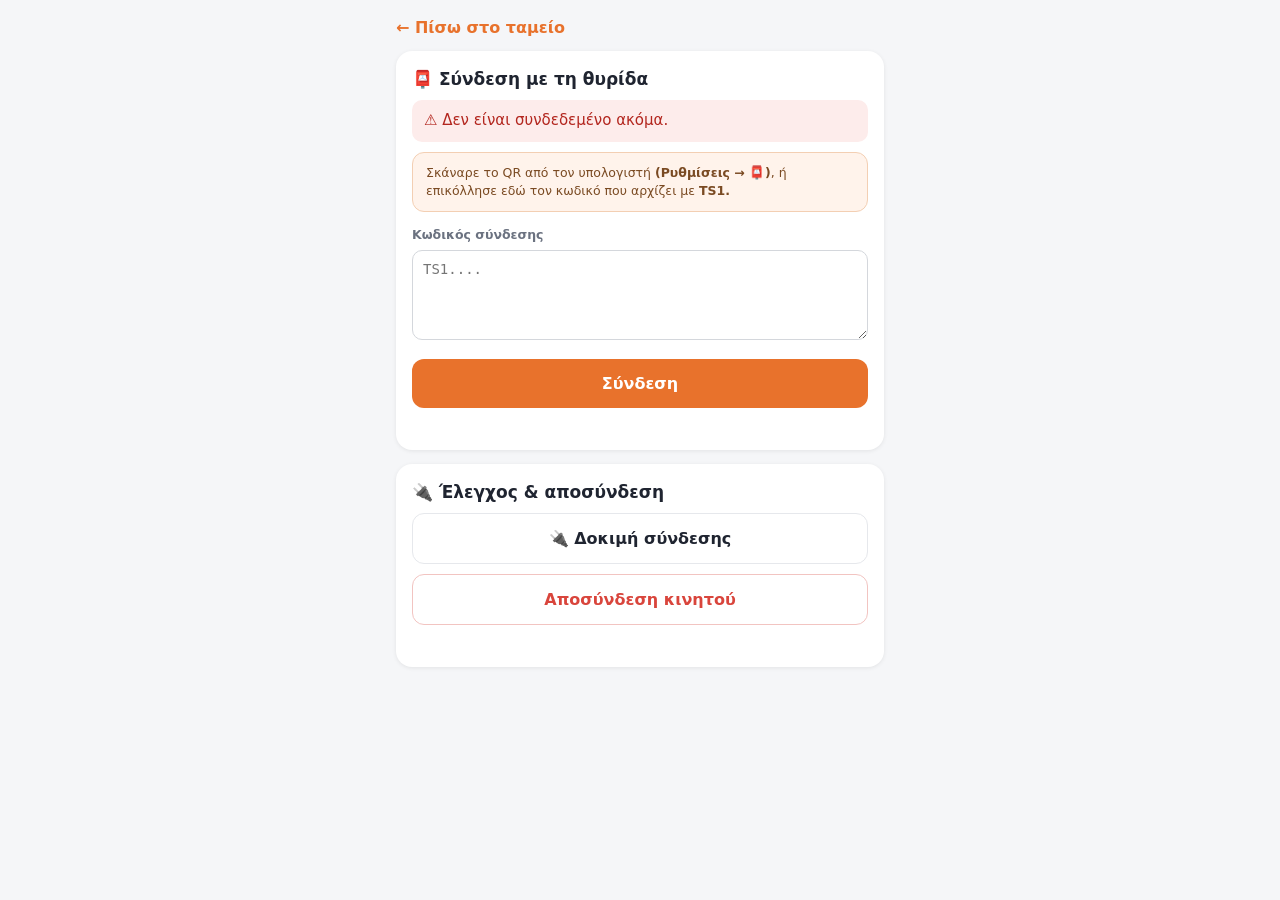
==== connect.html @ c862ab77 "Initial cashbox PWA shell for GitHub Pages Static mobile app — no secrets. Built by tools/build_cash" ====
<!DOCTYPE html>
<html lang="el">
<head>
<meta charset="UTF-8">
<meta name="viewport" content="width=device-width, initial-scale=1.0, viewport-fit=cover">
<title>📮 Σύνδεση ταμείου</title>
<link rel="stylesheet" href="./css/cashbox-mobile.css">
<style>
  .c-wrap{max-width:520px;margin:0 auto;padding:16px}
  .c-card{background:#fff;border-radius:16px;padding:16px;margin-bottom:14px;box-shadow:0 1px 4px rgba(0,0,0,.08)}
  .c-h{font-weight:700;font-size:17px;margin:0 0 8px}
  .c-st{font-size:15px;padding:10px 12px;border-radius:10px;margin-bottom:10px}
  .c-ok{background:#e7f6ec;color:#1c7a3e}.c-no{background:#fdeceb;color:#b3261e}
  textarea{width:100%;min-height:90px;border:1px solid #d4d7dc;border-radius:10px;padding:10px;font-size:14px;box-sizing:border-box}
  .c-msg{font-size:14px;margin-top:8px;min-height:18px}
  a.c-back{display:inline-block;margin-bottom:12px;color:#e8722c;font-weight:600;text-decoration:none}
</style>
</head>
<body>
  <div class="c-wrap">
    <a class="c-back" href="./">← Πίσω στο ταμείο</a>
    <div class="c-card">
      <p class="c-h">📮 Σύνδεση με τη θυρίδα</p>
      <div id="c-status" class="c-st c-no">Έλεγχος…</div>
      <div class="m-note">Σκάναρε το QR από τον υπολογιστή <b>(Ρυθμίσεις → 📮)</b>, ή επικόλλησε εδώ τον κωδικό
      που αρχίζει με <b>TS1.</b></div>
      <div class="m-fld" style="margin-top:10px">
        <label>Κωδικός σύνδεσης</label>
        <textarea id="c-code" placeholder="TS1...."></textarea>
      </div>
      <button type="button" class="btn-primary" id="c-save" style="width:100%">Σύνδεση</button>
      <div id="c-msg" class="c-msg"></div>
    </div>
    <div class="c-card">
      <p class="c-h">🔌 Έλεγχος & αποσύνδεση</p>
      <button type="button" class="btn-secondary" id="c-test" style="width:100%;margin-bottom:10px">🔌 Δοκιμή σύνδεσης</button>
      <button type="button" class="btn-danger" id="c-clear" style="width:100%">Αποσύνδεση κινητού</button>
      <div id="c-msg2" class="c-msg"></div>
    </div>
  </div>
  <script src="./js/confirm.js"></script>
  <script src="./js/cashbox-sync.js"></script>
  <script>
  (function(){
    function st(){
      var box=document.getElementById('c-status');
      var c=window.CBSync&&CBSync.getCreds();
      if(c){ box.className='c-st c-ok'; box.textContent='✅ Συνδεδεμένο με τη θυρίδα: '+c.repo; }
      else{ box.className='c-st c-no'; box.textContent='⚠️ Δεν είναι συνδεδεμένο ακόμα.'; }
    }
    document.getElementById('c-save').addEventListener('click',function(){
      var msg=document.getElementById('c-msg');
      var creds=window.CBSync&&CBSync.parsePayload((document.getElementById('c-code').value||'').trim());
      if(!creds){ msg.style.color='#b3261e'; msg.textContent='❌ Ο κωδικός δεν είναι σωστός.'; return; }
      CBSync.setCreds(creds); msg.style.color='#1c7a3e';
      msg.textContent='✅ Συνδέθηκε! Τώρα το ταμείο δουλεύει και με κλειστό υπολογιστή.'; st();
    });
    document.getElementById('c-test').addEventListener('click',function(){
      var m=document.getElementById('c-msg2'); m.style.color='#555'; m.textContent='Δοκιμή…';
      if(!(window.CBSync&&CBSync.configured())){ m.style.color='#b3261e'; m.textContent='⚠️ Σύνδεσε πρώτα το κινητό.'; return; }
      CBSync.testConnection().then(function(r){
        if(r&&r.ok){ m.style.color='#1c7a3e'; m.textContent='✅ Όλα καλά — η θυρίδα απαντά.'; }
        else{ m.style.color='#b3261e'; m.textContent='❌ Πρόβλημα: '+((r&&r.error)||'άγνωστο'); }
      }).catch(function(){ m.style.color='#b3261e'; m.textContent='❌ Δεν μπόρεσα να συνδεθώ.'; });
    });
    document.getElementById('c-clear').addEventListener('click',function(){
      window.showConfirm('Αποσύνδεση του κινητού από τη θυρίδα;',function(){
        CBSync.clearCreds(); document.getElementById('c-msg2').textContent=''; st();
      },null,{title:'Αποσύνδεση',yesLabel:'Αποσύνδεση'});
    });
    st();
  })();
  </script>
</body>
</html>
---- css/cashbox-mobile.css ----
/* 📱 Κοινό CSS για τις mobile οθόνες του Ταμείου (mobile / categories / settings) */
:root{
  --orange:#e8722c; --orange-d:#cf5f1e; --orange-l:#fff3eb;
  --green:#2e9e5b; --green-l:#e9f7ee; --red:#d9453c; --red-l:#fdecec;
  --blue:#3a7bd5; --blue-l:#eaf1fc; --purple:#7a52c9;
  --grey:#6b7280; --grey-l:#f3f4f6; --ink:#1f2430; --line:#e6e8ec; --bg:#f5f6f8;
}
*{box-sizing:border-box;margin:0;padding:0;-webkit-tap-highlight-color:transparent}
body{font-family:'Segoe UI',system-ui,Roboto,Arial,sans-serif;background:var(--bg);color:var(--ink);line-height:1.45;
  max-width:520px;margin:0 auto;min-height:100vh;padding-bottom:30px}

/* shared buttons (also used by confirm.js popup) */
.btn-primary{background:var(--orange);color:#fff;border:0;font:inherit;font-weight:800;border-radius:12px;
  padding:13px 16px;cursor:pointer;min-height:48px}
.btn-secondary{background:#fff;color:var(--ink);border:1px solid var(--line);font:inherit;font-weight:700;
  border-radius:12px;padding:13px 16px;cursor:pointer;min-height:48px}
.btn-danger{background:#fff;color:var(--red);border:1px solid #f2c4c1;font:inherit;font-weight:700;
  border-radius:12px;padding:13px 16px;cursor:pointer;min-height:48px}

/* top bar */
.m-top{background:linear-gradient(135deg,#f08a3d,var(--orange));color:#fff;padding:20px 18px 22px;
  border-radius:0 0 22px 22px;box-shadow:0 4px 14px rgba(232,114,44,.25)}
.m-top-row{display:flex;align-items:center;justify-content:space-between;gap:10px}
.m-title{font-weight:800;font-size:18px;display:flex;align-items:center;gap:10px}
.m-tools{display:flex;gap:8px}
.m-tools a{color:#fff;text-decoration:none;background:rgba(255,255,255,.18);width:38px;height:38px;
  border-radius:11px;display:flex;align-items:center;justify-content:center;font-size:17px}
.m-back{color:#fff;text-decoration:none;background:rgba(255,255,255,.18);width:38px;height:38px;border-radius:11px;
  display:flex;align-items:center;justify-content:center;font-size:18px;flex:0 0 auto}
.m-bal-row{display:flex;align-items:center;gap:12px;margin-top:12px}
.m-bal{font-size:36px;font-weight:800;letter-spacing:-.5px;min-height:43px;display:flex;align-items:center}
.m-eye{background:rgba(255,255,255,.2);border:0;color:#fff;width:40px;height:40px;border-radius:12px;
  font-size:18px;cursor:pointer;flex:0 0 auto;display:flex;align-items:center;justify-content:center}
.m-sub{font-size:12px;opacity:.9;margin-top:4px;letter-spacing:.3px}

.m-body{padding:16px 14px}

/* action tiles */
.m-tiles{display:grid;grid-template-columns:1fr 1fr;gap:11px;margin-bottom:18px}
.m-tile{border:0;border-radius:16px;padding:18px 10px;cursor:pointer;font:inherit;font-weight:800;color:#fff;
  font-size:14px;display:flex;flex-direction:column;align-items:center;gap:8px;box-shadow:0 2px 8px rgba(0,0,0,.1);min-height:96px;justify-content:center}
.m-tile .ic{font-size:28px}
.m-tile.pay{background:var(--red)}
.m-tile.draw{background:var(--purple)}
.m-tile.count{background:var(--blue);grid-column:1 / -1;flex-direction:row;min-height:64px}
.m-tile.count .ic{font-size:24px}

.m-sec{font-weight:800;font-size:13px;color:var(--grey);margin:4px 2px 10px;text-transform:uppercase;letter-spacing:.4px}

/* recent feed */
.m-feed{background:#fff;border:1px solid var(--line);border-radius:16px;overflow:hidden}
.m-it{display:flex;align-items:center;gap:11px;padding:12px 13px;border-bottom:1px solid var(--line)}
.m-it:last-child{border-bottom:0}
.m-it .emo{font-size:21px}
.m-it .tx{flex:1;min-width:0}
.m-it .t1{font-weight:700;font-size:14px;display:flex;align-items:center;gap:6px}
.m-it .t2{font-size:12px;color:var(--grey);white-space:nowrap;overflow:hidden;text-overflow:ellipsis}
.m-it .amt{font-weight:800;font-variant-numeric:tabular-nums;color:var(--red)}
.m-it .amt.inn{color:var(--green)}
.m-it .acts{display:flex;gap:5px}
.m-it .acts button{border:1px solid var(--line);background:#fff;border-radius:9px;width:34px;height:34px;cursor:pointer;font-size:14px}
.bz{font-size:11px}
.m-empty{background:#fff;border:1px solid var(--line);border-radius:16px;padding:20px;text-align:center;color:var(--grey);font-size:13.5px}
.m-foot{text-align:center;font-size:11.5px;color:var(--grey);margin-top:14px}

/* white cards (sub-pages) */
.m-card{background:#fff;border:1px solid var(--line);border-radius:16px;padding:15px 14px;margin-bottom:16px}
.m-card-h{font-weight:800;font-size:15px;margin-bottom:12px;display:flex;align-items:center;gap:8px;justify-content:space-between}
.m-card-h .badge{font-size:11px;background:var(--grey-l);color:var(--grey);padding:2px 8px;border-radius:999px;font-weight:700}

/* category rows */
.m-crow{display:flex;align-items:center;gap:10px;padding:11px 0;border-bottom:1px solid var(--line)}
.m-crow:last-child{border-bottom:0}
.m-crow.off{opacity:.5}
.m-crow .emo{font-size:20px;width:28px;text-align:center}
.m-crow .nm{flex:1;font-weight:700;font-size:14px}
.m-crow .tag{font-size:11px;font-weight:700;padding:2px 9px;border-radius:999px;flex:0 0 auto}
.m-crow .tag.g{background:var(--green-l);color:var(--green)}
.m-crow .tag.p{background:var(--grey-l);color:var(--grey)}
.m-crow .acts{display:flex;gap:5px}
.m-crow .acts button{border:1px solid var(--line);background:#fff;border-radius:9px;width:34px;height:34px;cursor:pointer;font-size:14px}

/* repo weekday chips */
.m-chips{display:flex;flex-wrap:wrap;gap:7px}
.m-chip{border:1px solid var(--line);background:#fff;border-radius:999px;padding:9px 14px;font-weight:700;font-size:13.5px;cursor:pointer}
.m-chip.sel{background:var(--orange);color:#fff;border-color:var(--orange)}

/* closed-day rows */
.m-closed{display:flex;align-items:center;gap:10px;padding:10px 0;border-bottom:1px solid var(--line);font-size:13.5px}
.m-closed:last-child{border-bottom:0}
.m-closed .nm{flex:1}

/* bottom sheets */
.m-ov{position:fixed;inset:0;background:rgba(15,18,25,.5);z-index:900;opacity:0;pointer-events:none;transition:opacity .2s}
.m-ov.on{opacity:1;pointer-events:auto}
.m-sheet{position:fixed;left:0;right:0;bottom:0;z-index:901;background:#fff;border-radius:22px 22px 0 0;
  max-width:520px;margin:0 auto;max-height:92vh;overflow-y:auto;transform:translateY(100%);transition:transform .25s ease;
  padding:6px 16px calc(20px + env(safe-area-inset-bottom))}
.m-sheet.on{transform:translateY(0)}
.m-grip{width:40px;height:4px;background:#d9dde3;border-radius:99px;margin:8px auto 6px}
.m-sheet-h{display:flex;align-items:center;justify-content:space-between;padding:6px 2px 14px;font-weight:800;font-size:17px}
.m-sheet-h .x{border:0;background:none;font-size:22px;cursor:pointer;color:var(--grey);padding:4px}
.m-fld{margin-bottom:13px}
.m-fld label{display:block;font-size:12.5px;font-weight:700;color:var(--grey);margin-bottom:6px}
.m-fld input,.m-fld select{width:100%;padding:13px 12px;border:1px solid var(--line);border-radius:12px;font:inherit;background:#fff}
.m-fld input{font-weight:700;font-size:16px}
.m-hint{font-size:11.5px;color:var(--grey);margin-top:5px}
.m-note{background:var(--orange-l);border:1px solid #f3cfb3;border-radius:12px;padding:11px 13px;font-size:12.5px;color:#7a4a22;margin-bottom:14px}
.m-tog{display:flex;gap:8px}
.m-tog label{flex:1;border:1px solid var(--line);border-radius:12px;padding:12px;font-weight:800;cursor:pointer;text-align:center;font-size:13.5px}
.m-tog input{display:none}
.m-tog label.g:has(input:checked){background:var(--green-l);border-color:var(--green);color:var(--green)}
.m-tog label.p:has(input:checked){background:var(--grey-l);border-color:var(--grey);color:var(--grey)}

/* weekly count rows */
.m-cnt{border:1px solid var(--line);border-radius:14px;overflow:hidden;margin-bottom:6px}
.m-cnt-row{display:flex;align-items:center;justify-content:space-between;gap:10px;padding:11px 13px;border-bottom:1px solid var(--line)}
.m-cnt-row:last-child{border-bottom:0}
.m-cnt-row.closed{background:#fafbfc;color:#9aa0aa}
.m-cnt-row .d{font-weight:700;font-size:14px}
.m-cnt-row .ex{display:inline-block;font-size:11px;color:var(--red);background:var(--red-l);padding:2px 7px;border-radius:6px;margin-top:3px;font-weight:700}
.m-cin{width:108px;text-align:right;font-weight:800;font-size:16px;padding:9px 10px;border:1.5px solid var(--line);border-radius:10px;font:inherit}
.m-cin:focus{border-color:var(--orange);outline:none}
.m-dash{color:#9aa0aa}
.m-sum{background:var(--grey-l);border-radius:12px;padding:12px 14px;font-size:13.5px;margin:12px 0}
.m-sum .r{display:flex;justify-content:space-between;padding:3px 0}
.m-sum .r b{font-weight:800}
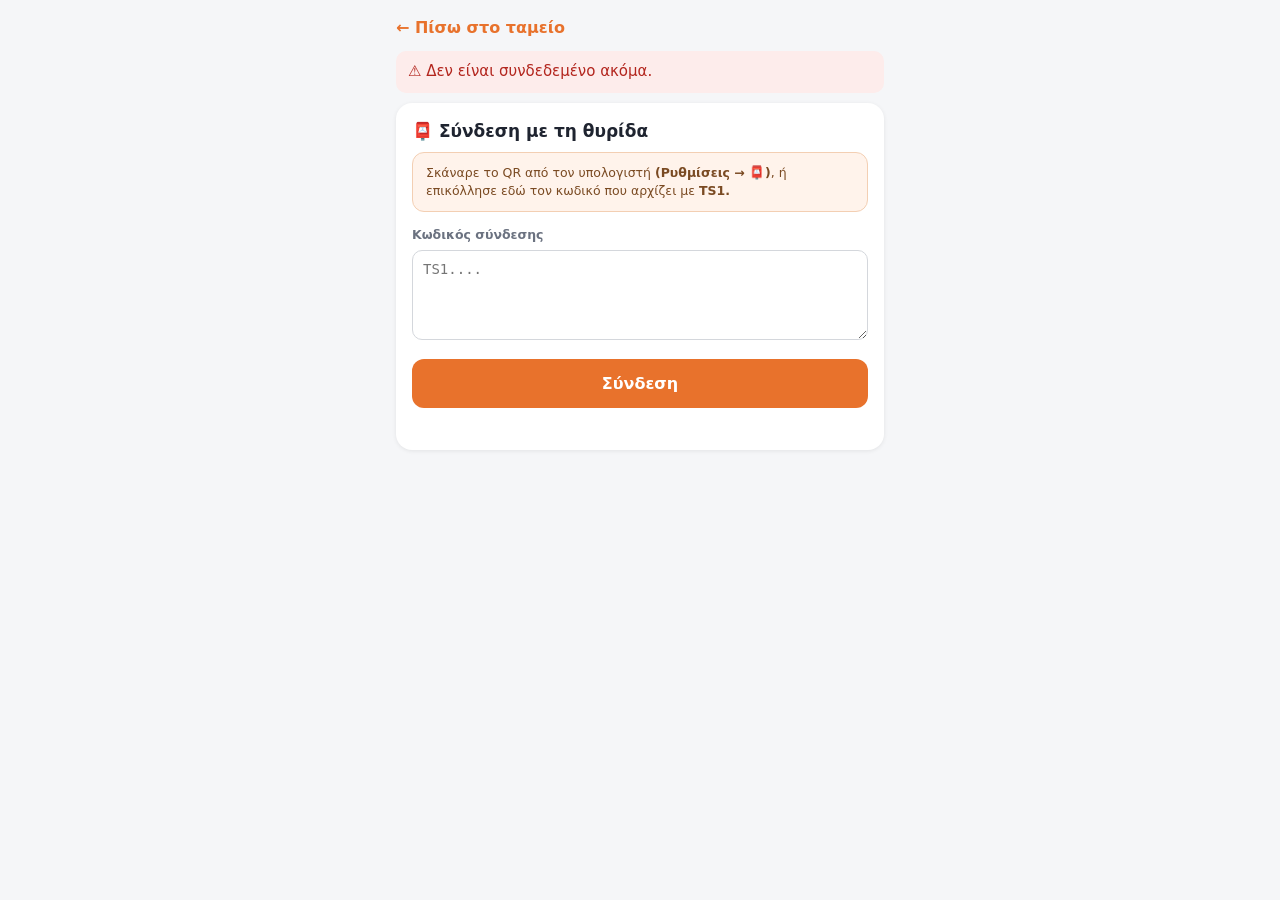
==== commit fde7ccff: "connect.html: show only Test/Disconnect when connected, only Connect-card when not Co-Authored-By: C" ====
--- a/connect.html
+++ b/connect.html
@@ -19,9 +19,9 @@
 <body>
   <div class="c-wrap">
     <a class="c-back" href="./">← Πίσω στο ταμείο</a>
-    <div class="c-card">
+    <div id="c-status" class="c-st c-no">Έλεγχος…</div>
+    <div class="c-card" id="c-card-connect">
       <p class="c-h">📮 Σύνδεση με τη θυρίδα</p>
-      <div id="c-status" class="c-st c-no">Έλεγχος…</div>
       <div class="m-note">Σκάναρε το QR από τον υπολογιστή <b>(Ρυθμίσεις → 📮)</b>, ή επικόλλησε εδώ τον κωδικό
       που αρχίζει με <b>TS1.</b></div>
       <div class="m-fld" style="margin-top:10px">
@@ -31,7 +31,7 @@
       <button type="button" class="btn-primary" id="c-save" style="width:100%">Σύνδεση</button>
       <div id="c-msg" class="c-msg"></div>
     </div>
-    <div class="c-card">
+    <div class="c-card" id="c-card-manage">
       <p class="c-h">🔌 Έλεγχος & αποσύνδεση</p>
       <button type="button" class="btn-secondary" id="c-test" style="width:100%;margin-bottom:10px">🔌 Δοκιμή σύνδεσης</button>
       <button type="button" class="btn-danger" id="c-clear" style="width:100%">Αποσύνδεση κινητού</button>
@@ -45,8 +45,13 @@
     function st(){
       var box=document.getElementById('c-status');
       var c=window.CBSync&&CBSync.getCreds();
-      if(c){ box.className='c-st c-ok'; box.textContent='✅ Συνδεδεμένο με τη θυρίδα: '+c.repo; }
+      var connected=!!c;
+      if(connected){ box.className='c-st c-ok'; box.textContent='✅ Συνδεδεμένο με τη θυρίδα: '+c.repo; }
       else{ box.className='c-st c-no'; box.textContent='⚠️ Δεν είναι συνδεδεμένο ακόμα.'; }
+      // Συνδεδεμένος → μόνο Δοκιμή/Αποσύνδεση· μη συνδεδεμένος → μόνο το κουτί Σύνδεσης.
+      var cc=document.getElementById('c-card-connect'), cm=document.getElementById('c-card-manage');
+      if(cc) cc.style.display=connected?'none':'';
+      if(cm) cm.style.display=connected?'':'none';
     }
     document.getElementById('c-save').addEventListener('click',function(){
       var msg=document.getElementById('c-msg');
@@ -59,8 +64,9 @@
       var m=document.getElementById('c-msg2'); m.style.color='#555'; m.textContent='Δοκιμή…';
       if(!(window.CBSync&&CBSync.configured())){ m.style.color='#b3261e'; m.textContent='⚠️ Σύνδεσε πρώτα το κινητό.'; return; }
       CBSync.testConnection().then(function(r){
-        if(r&&r.ok){ m.style.color='#1c7a3e'; m.textContent='✅ Όλα καλά — η θυρίδα απαντά.'; }
-        else{ m.style.color='#b3261e'; m.textContent='❌ Πρόβλημα: '+((r&&r.error)||'άγνωστο'); }
+        if(r&&r.ok){ m.style.color='#1c7a3e'; m.textContent='✅ Όλα καλά — η θυρίδα απαντά.'; return; }
+        var msgs={not_configured:'Λείπουν κλειδιά.',no_crypto:'Το κινητό χρειάζεται https για κρυπτογράφηση.',bad_key:'Το κλειδί δεν είναι έγκυρο.',auth:'Το token είναι λάθος ή χωρίς δικαίωμα «Contents».',repo_not_found:'Δεν βρέθηκε η θυρίδα — έλεγξε το owner/repo.',offline:'Χωρίς σύνδεση / αποκλεισμός αυτή τη στιγμή.'};
+        m.style.color='#b3261e'; m.textContent='❌ Πρόβλημα: '+((r&&(msgs[r.reason]||r.reason))||'άγνωστο');
       }).catch(function(){ m.style.color='#b3261e'; m.textContent='❌ Δεν μπόρεσα να συνδεθώ.'; });
     });
     document.getElementById('c-clear').addEventListener('click',function(){
--- a/css/cashbox-mobile.css
+++ b/css/cashbox-mobile.css
@@ -7,7 +7,10 @@
 }
 *{box-sizing:border-box;margin:0;padding:0;-webkit-tap-highlight-color:transparent}
 body{font-family:'Segoe UI',system-ui,Roboto,Arial,sans-serif;background:var(--bg);color:var(--ink);line-height:1.45;
-  max-width:520px;margin:0 auto;min-height:100vh;padding-bottom:30px}
+  max-width:520px;margin:0 auto;min-height:100vh;min-height:100dvh;padding-bottom:30px;
+  display:flex;flex-direction:column}
+/* καμουφλάζ: η πραγματική εφαρμογή & η ουδέτερη οθόνη «Σημειώσεις» γεμίζουν το ύψος */
+#app-real,#app-decoy{flex:1 1 auto;display:flex;flex-direction:column;min-height:0}
 
 /* shared buttons (also used by confirm.js popup) */
 .btn-primary{background:var(--orange);color:#fff;border:0;font:inherit;font-weight:800;border-radius:12px;
@@ -33,7 +36,7 @@
   font-size:18px;cursor:pointer;flex:0 0 auto;display:flex;align-items:center;justify-content:center}
 .m-sub{font-size:12px;opacity:.9;margin-top:4px;letter-spacing:.3px}
 
-.m-body{padding:16px 14px}
+.m-body{padding:16px 14px;flex:1 1 auto;display:flex;flex-direction:column}
 
 /* action tiles */
 .m-tiles{display:grid;grid-template-columns:1fr 1fr;gap:11px;margin-bottom:18px}
@@ -60,7 +63,8 @@
 .m-it .acts{display:flex;gap:5px}
 .m-it .acts button{border:1px solid var(--line);background:#fff;border-radius:9px;width:34px;height:34px;cursor:pointer;font-size:14px}
 .bz{font-size:11px}
-.m-empty{background:#fff;border:1px solid var(--line);border-radius:16px;padding:20px;text-align:center;color:var(--grey);font-size:13.5px}
+.m-empty{background:#fff;border:1px solid var(--line);border-radius:16px;padding:28px 20px;text-align:center;color:var(--grey);font-size:13.5px;
+  margin:auto 0;display:flex;align-items:center;justify-content:center;min-height:120px}
 .m-foot{text-align:center;font-size:11.5px;color:var(--grey);margin-top:14px}
 
 /* white cards (sub-pages) */
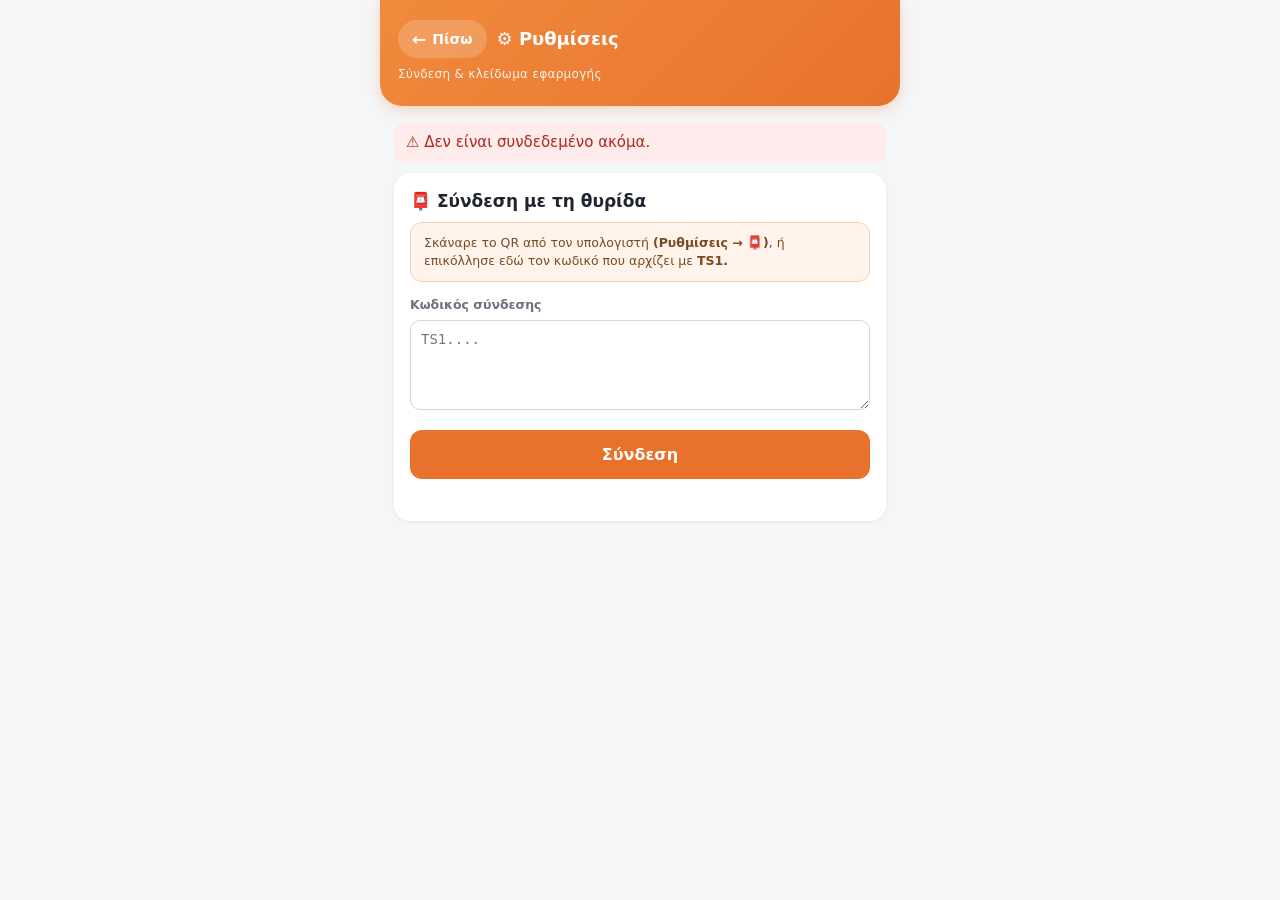
==== commit 16400898: "Auto-deploy mobile app (hook) Co-Authored-By: Claude Opus 4.8 <noreply@anthropic.com>" ====
--- a/connect.html
+++ b/connect.html
@@ -6,19 +6,23 @@
 <title>📮 Σύνδεση ταμείου</title>
 <link rel="stylesheet" href="./css/cashbox-mobile.css">
 <style>
-  .c-wrap{max-width:520px;margin:0 auto;padding:16px}
   .c-card{background:#fff;border-radius:16px;padding:16px;margin-bottom:14px;box-shadow:0 1px 4px rgba(0,0,0,.08)}
   .c-h{font-weight:700;font-size:17px;margin:0 0 8px}
   .c-st{font-size:15px;padding:10px 12px;border-radius:10px;margin-bottom:10px}
   .c-ok{background:#e7f6ec;color:#1c7a3e}.c-no{background:#fdeceb;color:#b3261e}
   textarea{width:100%;min-height:90px;border:1px solid #d4d7dc;border-radius:10px;padding:10px;font-size:14px;box-sizing:border-box}
   .c-msg{font-size:14px;margin-top:8px;min-height:18px}
-  a.c-back{display:inline-block;margin-bottom:12px;color:#e8722c;font-weight:600;text-decoration:none}
 </style>
 </head>
 <body>
-  <div class="c-wrap">
-    <a class="c-back" href="./">← Πίσω στο ταμείο</a>
+  <header class="m-top">
+    <div class="m-top-row" style="justify-content:flex-start">
+      <a href="./" class="m-back"><span>←</span> Πίσω</a>
+      <div class="m-title">⚙️ Ρυθμίσεις</div>
+    </div>
+    <div class="m-sub" style="margin-top:8px">Σύνδεση & κλείδωμα εφαρμογής</div>
+  </header>
+  <main class="m-body">
     <div id="c-status" class="c-st c-no">Έλεγχος…</div>
     <div class="c-card" id="c-card-connect">
       <p class="c-h">📮 Σύνδεση με τη θυρίδα</p>
@@ -37,9 +41,12 @@
       <button type="button" class="btn-danger" id="c-clear" style="width:100%">Αποσύνδεση κινητού</button>
       <div id="c-msg2" class="c-msg"></div>
     </div>
-  </div>
+    <!-- 🔒 Κλείδωμα εφαρμογής (PIN + δαχτυλικό) — κοινή κάρτα από το cashbox-lock.js -->
+    <div id="cbl-settings"></div>
+  </main>
   <script src="./js/confirm.js"></script>
   <script src="./js/cashbox-sync.js"></script>
+  <script src="./js/cashbox-lock.js"></script>
   <script>
   (function(){
     function st(){
@@ -52,12 +59,16 @@
       var cc=document.getElementById('c-card-connect'), cm=document.getElementById('c-card-manage');
       if(cc) cc.style.display=connected?'none':'';
       if(cm) cm.style.display=connected?'':'none';
+      // Η κάρτα κλειδώματος φαίνεται μόνο όταν είναι συνδεδεμένο (αλλιώς δεν φαίνεται το αληθινό ταμείο).
+      var cl=document.getElementById('cbl-settings'); if(cl) cl.style.display=connected?'':'none';
     }
     document.getElementById('c-save').addEventListener('click',function(){
       var msg=document.getElementById('c-msg');
       var creds=window.CBSync&&CBSync.parsePayload((document.getElementById('c-code').value||'').trim());
       if(!creds){ msg.style.color='#b3261e'; msg.textContent='❌ Ο κωδικός δεν είναι σωστός.'; return; }
-      CBSync.setCreds(creds); msg.style.color='#1c7a3e';
+      CBSync.setCreds(creds);
+      if(window.CBLock) CBLock.clearAll();   // νέα σύνδεση = μηδενισμός κλειδώματος (reset PIN)
+      msg.style.color='#1c7a3e';
       msg.textContent='✅ Συνδέθηκε! Τώρα το ταμείο δουλεύει και με κλειστό υπολογιστή.'; st();
     });
     document.getElementById('c-test').addEventListener('click',function(){
@@ -74,6 +85,7 @@
         CBSync.clearCreds(); document.getElementById('c-msg2').textContent=''; st();
       },null,{title:'Αποσύνδεση',yesLabel:'Αποσύνδεση'});
     });
+    if(window.CBLock) CBLock.mountSettings(document.getElementById('cbl-settings'));
     st();
   })();
   </script>
--- a/css/cashbox-mobile.css
+++ b/css/cashbox-mobile.css
@@ -28,13 +28,30 @@
 .m-tools{display:flex;gap:8px}
 .m-tools a{color:#fff;text-decoration:none;background:rgba(255,255,255,.18);width:38px;height:38px;
   border-radius:11px;display:flex;align-items:center;justify-content:center;font-size:17px}
-.m-back{color:#fff;text-decoration:none;background:rgba(255,255,255,.18);width:38px;height:38px;border-radius:11px;
-  display:flex;align-items:center;justify-content:center;font-size:18px;flex:0 0 auto}
+/* κουμπί «πίσω» (Β: «← Πίσω») — στις υποσελίδες (Ρυθμίσεις/Κατηγορίες) */
+.m-back{display:inline-flex;align-items:center;gap:6px;color:#fff;text-decoration:none;background:rgba(255,255,255,.18);
+  padding:9px 14px;border-radius:999px;font-weight:800;font-size:14px;cursor:pointer;flex:0 0 auto}
+.m-back span{font-size:17px;line-height:1}
 .m-bal-row{display:flex;align-items:center;gap:12px;margin-top:12px}
-.m-bal{font-size:36px;font-weight:800;letter-spacing:-.5px;min-height:43px;display:flex;align-items:center}
+/* το ποσό απλώνεται αριστερά· το ματάκι μένει ΚΑΡΦΩΜΕΝΟ δεξιά (δεν κουνιέται με μεγάλα ποσά) */
+.m-bal{flex:1 1 auto;min-width:0;font-size:36px;font-weight:800;letter-spacing:-.5px;min-height:43px;display:flex;align-items:center;
+  white-space:nowrap;overflow:hidden;text-overflow:ellipsis;user-select:none;-webkit-user-select:none;touch-action:none;cursor:pointer}
 .m-eye{background:rgba(255,255,255,.2);border:0;color:#fff;width:40px;height:40px;border-radius:12px;
-  font-size:18px;cursor:pointer;flex:0 0 auto;display:flex;align-items:center;justify-content:center}
+  font-size:18px;cursor:pointer;flex:0 0 auto;display:flex;align-items:center;justify-content:center;
+  user-select:none;-webkit-user-select:none;touch-action:none}
 .m-sub{font-size:12px;opacity:.9;margin-top:4px;letter-spacing:.3px}
+/* ζωντανό σηματάκι σύνδεσης (online / θυρίδα) */
+.m-conn{display:inline-flex;align-items:center;gap:7px;background:rgba(255,255,255,.16);border:1px solid rgba(255,255,255,.28);
+  padding:6px 11px;border-radius:999px;font-size:12px;font-weight:700;margin-top:13px}
+.m-conn .dot{width:9px;height:9px;border-radius:50%;flex:0 0 auto;background:#fff}
+.m-conn.ok .dot{background:#3ee07a;animation:m-pulse 1.8s infinite}
+.m-conn.loc .dot{background:#ffd24a;animation:m-pulse 1.8s infinite}
+.m-conn.off .dot{background:#ff6b6b}
+@keyframes m-pulse{0%{box-shadow:0 0 0 0 rgba(255,255,255,.55)}70%{box-shadow:0 0 0 7px rgba(255,255,255,0)}100%{box-shadow:0 0 0 0 rgba(255,255,255,0)}}
+.m-syncline{font-size:12px;font-weight:700;margin-top:9px;padding:7px 12px;border-radius:12px;
+  background:rgba(255,255,255,.16);display:flex;align-items:center;gap:7px}
+.m-syncline .ic{font-size:14px;flex:0 0 auto}
+.m-syncline.warn{background:rgba(255,255,255,.30)}
 
 .m-body{padding:16px 14px;flex:1 1 auto;display:flex;flex-direction:column}
 
@@ -58,11 +75,25 @@
 .m-it .tx{flex:1;min-width:0}
 .m-it .t1{font-weight:700;font-size:14px;display:flex;align-items:center;gap:6px}
 .m-it .t2{font-size:12px;color:var(--grey);white-space:nowrap;overflow:hidden;text-overflow:ellipsis}
+.m-it .meta{display:flex;flex-direction:column;align-items:flex-end;gap:3px;flex:0 0 auto}
 .m-it .amt{font-weight:800;font-variant-numeric:tabular-nums;color:var(--red)}
 .m-it .amt.inn{color:var(--green)}
 .m-it .acts{display:flex;gap:5px}
 .m-it .acts button{border:1px solid var(--line);background:#fff;border-radius:9px;width:34px;height:34px;cursor:pointer;font-size:14px}
 .bz{font-size:11px}
+/* σηματάκι κατάστασης ανά κίνηση: ✓ έφτασε / 📮 στη θυρίδα / ⏳ αναμονή */
+.st{display:inline-flex;align-items:center;gap:3px;font-size:10.5px;font-weight:800;padding:2px 7px;border-radius:999px;white-space:nowrap}
+.st.ok{background:var(--green-l);color:var(--green)}
+.st.box{background:#fdf4e0;color:#c98a14}
+.st.wait{background:var(--grey-l);color:var(--grey)}
+/* κουμπί «Δες περισσότερες» + ιστορικό */
+.m-more{width:100%;margin-top:12px;background:#fff;border:1px solid var(--line);border-radius:14px;padding:13px;
+  font:inherit;font-weight:800;font-size:13.5px;color:var(--orange-d);cursor:pointer;
+  display:flex;align-items:center;justify-content:center;gap:8px;min-height:48px}
+.m-more .chev{transition:transform .2s}
+.m-more.open .chev{transform:rotate(180deg)}
+.m-hist{margin-top:10px;display:none}
+.m-hist.show{display:block}
 .m-empty{background:#fff;border:1px solid var(--line);border-radius:16px;padding:28px 20px;text-align:center;color:var(--grey);font-size:13.5px;
   margin:auto 0;display:flex;align-items:center;justify-content:center;min-height:120px}
 .m-foot{text-align:center;font-size:11.5px;color:var(--grey);margin-top:14px}
@@ -83,16 +114,6 @@
 .m-crow .tag.p{background:var(--grey-l);color:var(--grey)}
 .m-crow .acts{display:flex;gap:5px}
 .m-crow .acts button{border:1px solid var(--line);background:#fff;border-radius:9px;width:34px;height:34px;cursor:pointer;font-size:14px}
-
-/* repo weekday chips */
-.m-chips{display:flex;flex-wrap:wrap;gap:7px}
-.m-chip{border:1px solid var(--line);background:#fff;border-radius:999px;padding:9px 14px;font-weight:700;font-size:13.5px;cursor:pointer}
-.m-chip.sel{background:var(--orange);color:#fff;border-color:var(--orange)}
-
-/* closed-day rows */
-.m-closed{display:flex;align-items:center;gap:10px;padding:10px 0;border-bottom:1px solid var(--line);font-size:13.5px}
-.m-closed:last-child{border-bottom:0}
-.m-closed .nm{flex:1}
 
 /* bottom sheets */
 .m-ov{position:fixed;inset:0;background:rgba(15,18,25,.5);z-index:900;opacity:0;pointer-events:none;transition:opacity .2s}
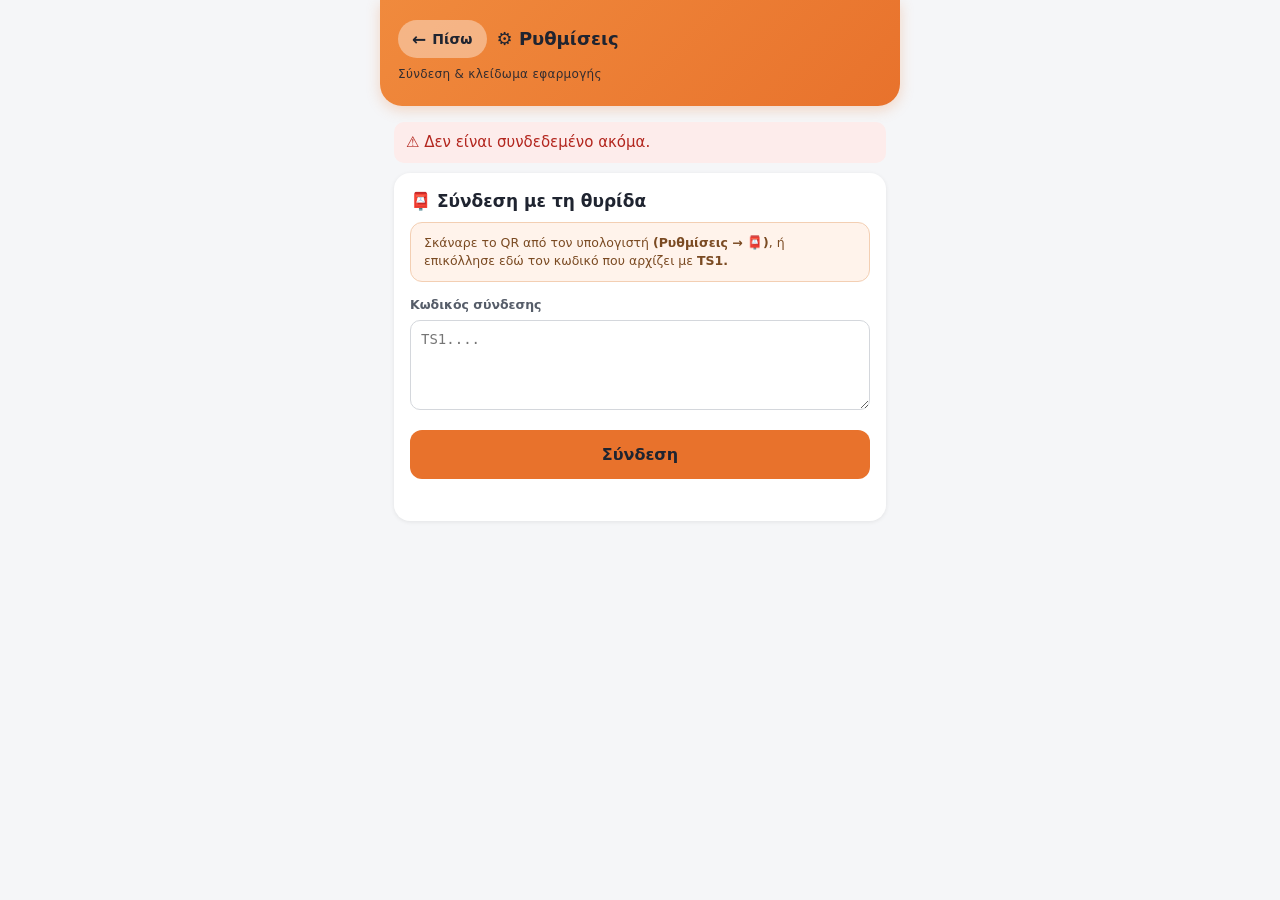
==== commit a0cf2163: "Auto-deploy mobile app (hook) Co-Authored-By: Claude Opus 4.8 <noreply@anthropic.com>" ====
--- a/connect.html
+++ b/connect.html
@@ -66,10 +66,14 @@
       var msg=document.getElementById('c-msg');
       var creds=window.CBSync&&CBSync.parsePayload((document.getElementById('c-code').value||'').trim());
       if(!creds){ msg.style.color='#b3261e'; msg.textContent='❌ Ο κωδικός δεν είναι σωστός.'; return; }
-      CBSync.setCreds(creds);
-      if(window.CBLock) CBLock.clearAll();   // νέα σύνδεση = μηδενισμός κλειδώματος (reset PIN)
-      msg.style.color='#1c7a3e';
-      msg.textContent='✅ Συνδέθηκε! Τώρα το ταμείο δουλεύει και με κλειστό υπολογιστή.'; st();
+      // ΛΩ19 — ΜΙΑ πόρτα σύνδεσης: δοκιμή + αποκρυπτογράφηση με τα ΝΕΑ κλειδιά, και μόνο τότε
+      // αποθήκευση + μηδενισμός κλειδώματος (το κάνει το ίδιο το CBSync.pair).
+      msg.style.color='#555'; msg.textContent='Έλεγχος σύνδεσης…';
+      CBSync.pair(creds).then(function(res){
+        if(res.ok){ msg.style.color='#1c7a3e'; msg.textContent='✅ Συνδέθηκε! Τώρα το ταμείο δουλεύει και με κλειστό υπολογιστή.'; }
+        else{ msg.style.color='#b3261e'; msg.textContent='❌ '+CBSync.pairMessage(res.reason); }
+        st();
+      });
     });
     document.getElementById('c-test').addEventListener('click',function(){
       var m=document.getElementById('c-msg2'); m.style.color='#555'; m.textContent='Δοκιμή…';
--- a/css/cashbox-mobile.css
+++ b/css/cashbox-mobile.css
@@ -1,9 +1,16 @@
 /* 📱 Κοινό CSS για τις mobile οθόνες του Ταμείου (mobile / categories / settings) */
+/* ⚠️ ΛΚ2/ΗΛ1 — ΜΕΤΡΗΜΕΝΗ αντίθεση, όχι εκτίμηση με το μάτι. Το ταμείο διαβάζεται με το
+   κινητό στο χέρι, μέσα σε μαγαζί, συχνά με φως από έξω. Μετρήθηκαν στη ζωντανή σελίδα:
+   λευκό πάνω στο πορτοκαλί κουμπί 3,05 · λευκό στην πορτοκαλί κορυφή 2,50 · λευκό στο
+   κόκκινο πλακίδιο 4,31 — όλα κάτω από το όριο 4,5. Τα ίδια χρώματα βάφουν και το
+   αναδυόμενο «σίγουρα;», δηλαδή τη στιγμή της επιβεβαίωσης.
+   ✅ Η κλειδωμένη λύση του ιδιοκτήτη: ΣΚΟΥΡΟ μελάνι στο ΙΔΙΟ πορτοκαλί (5,08) — και για
+   τα γεμίσματα, η 700άρα απόχρωση του ίδιου χρώματος. */
 :root{
   --orange:#e8722c; --orange-d:#cf5f1e; --orange-l:#fff3eb;
-  --green:#2e9e5b; --green-l:#e9f7ee; --red:#d9453c; --red-l:#fdecec;
-  --blue:#3a7bd5; --blue-l:#eaf1fc; --purple:#7a52c9;
-  --grey:#6b7280; --grey-l:#f3f4f6; --ink:#1f2430; --line:#e6e8ec; --bg:#f5f6f8;
+  --green:#15803d; --green-l:#e9f7ee; --red:#b91c1c; --red-l:#fdecec;
+  --blue:#1d4ed8; --blue-l:#eaf1fc; --purple:#7a52c9;
+  --grey:#565d69; --grey-l:#f3f4f6; --ink:#1f2430; --line:#e6e8ec; --bg:#f5f6f8;
 }
 *{box-sizing:border-box;margin:0;padding:0;-webkit-tap-highlight-color:transparent}
 body{font-family:'Segoe UI',system-ui,Roboto,Arial,sans-serif;background:var(--bg);color:var(--ink);line-height:1.45;
@@ -13,30 +20,32 @@
 #app-real,#app-decoy{flex:1 1 auto;display:flex;flex-direction:column;min-height:0}
 
 /* shared buttons (also used by confirm.js popup) */
-.btn-primary{background:var(--orange);color:#fff;border:0;font:inherit;font-weight:800;border-radius:12px;
-  padding:13px 16px;cursor:pointer;min-height:48px}
+.btn-primary{background:var(--orange);color:var(--ink);border:0;font:inherit;font-weight:800;border-radius:12px;
+  padding:13px 16px;cursor:pointer;min-height:48px;display:inline-flex;align-items:center;justify-content:center;gap:8px}
 .btn-secondary{background:#fff;color:var(--ink);border:1px solid var(--line);font:inherit;font-weight:700;
-  border-radius:12px;padding:13px 16px;cursor:pointer;min-height:48px}
+  border-radius:12px;padding:13px 16px;cursor:pointer;min-height:48px;display:inline-flex;align-items:center;justify-content:center;gap:8px}
 .btn-danger{background:#fff;color:var(--red);border:1px solid #f2c4c1;font:inherit;font-weight:700;
-  border-radius:12px;padding:13px 16px;cursor:pointer;min-height:48px}
+  border-radius:12px;padding:13px 16px;cursor:pointer;min-height:48px;display:inline-flex;align-items:center;justify-content:center;gap:8px}
 
 /* top bar */
-.m-top{background:linear-gradient(135deg,#f08a3d,var(--orange));color:#fff;padding:20px 18px 22px;
+/* Σκούρο μελάνι στο ίδιο πορτοκαλί: 6,21 στην ανοιχτή άκρη, 5,08 στη σκούρα — αντί για
+   2,50 και 3,05 με λευκό. Το υπόλοιπο του ταμείου γράφεται ΕΔΩ. */
+.m-top{background:linear-gradient(135deg,#f08a3d,var(--orange));color:var(--ink);padding:20px 18px 22px;
   border-radius:0 0 22px 22px;box-shadow:0 4px 14px rgba(232,114,44,.25)}
 .m-top-row{display:flex;align-items:center;justify-content:space-between;gap:10px}
 .m-title{font-weight:800;font-size:18px;display:flex;align-items:center;gap:10px}
 .m-tools{display:flex;gap:8px}
-.m-tools a{color:#fff;text-decoration:none;background:rgba(255,255,255,.18);width:38px;height:38px;
+.m-tools a{color:var(--ink);text-decoration:none;background:rgba(255,255,255,.38);width:38px;height:38px;
   border-radius:11px;display:flex;align-items:center;justify-content:center;font-size:17px}
 /* κουμπί «πίσω» (Β: «← Πίσω») — στις υποσελίδες (Ρυθμίσεις/Κατηγορίες) */
-.m-back{display:inline-flex;align-items:center;gap:6px;color:#fff;text-decoration:none;background:rgba(255,255,255,.18);
+.m-back{display:inline-flex;align-items:center;gap:6px;color:var(--ink);text-decoration:none;background:rgba(255,255,255,.38);
   padding:9px 14px;border-radius:999px;font-weight:800;font-size:14px;cursor:pointer;flex:0 0 auto}
 .m-back span{font-size:17px;line-height:1}
 .m-bal-row{display:flex;align-items:center;gap:12px;margin-top:12px}
 /* το ποσό απλώνεται αριστερά· το ματάκι μένει ΚΑΡΦΩΜΕΝΟ δεξιά (δεν κουνιέται με μεγάλα ποσά) */
 .m-bal{flex:1 1 auto;min-width:0;font-size:36px;font-weight:800;letter-spacing:-.5px;min-height:43px;display:flex;align-items:center;
   white-space:nowrap;overflow:hidden;text-overflow:ellipsis;user-select:none;-webkit-user-select:none;touch-action:none;cursor:pointer}
-.m-eye{background:rgba(255,255,255,.2);border:0;color:#fff;width:40px;height:40px;border-radius:12px;
+.m-eye{background:rgba(255,255,255,.4);border:0;color:var(--ink);width:40px;height:40px;border-radius:12px;
   font-size:18px;cursor:pointer;flex:0 0 auto;display:flex;align-items:center;justify-content:center;
   user-select:none;-webkit-user-select:none;touch-action:none}
 .m-sub{font-size:12px;opacity:.9;margin-top:4px;letter-spacing:.3px}
@@ -79,16 +88,17 @@
 .m-it .amt{font-weight:800;font-variant-numeric:tabular-nums;color:var(--red)}
 .m-it .amt.inn{color:var(--green)}
 .m-it .acts{display:flex;gap:5px}
-.m-it .acts button{border:1px solid var(--line);background:#fff;border-radius:9px;width:34px;height:34px;cursor:pointer;font-size:14px}
+.m-it .acts button{border:1px solid var(--line);background:#fff;border-radius:9px;width:34px;height:34px;cursor:pointer;font-size:14px;display:inline-flex;align-items:center;justify-content:center}
 .bz{font-size:11px}
 /* σηματάκι κατάστασης ανά κίνηση: ✓ έφτασε / 📮 στη θυρίδα / ⏳ αναμονή */
-.st{display:inline-flex;align-items:center;gap:3px;font-size:10.5px;font-weight:800;padding:2px 7px;border-radius:999px;white-space:nowrap}
+.st{display:inline-flex;align-items:center;gap:3px;font-size:11px;font-weight:800;padding:2px 7px;border-radius:999px;white-space:nowrap}
 .st.ok{background:var(--green-l);color:var(--green)}
-.st.box{background:#fdf4e0;color:#c98a14}
+/* ΛΩ19 — μετρημένο: #c98a14 πάνω στο #fdf4e0 = 2,69 → #92400e = 6,48 */
+.st.box{background:#fdf4e0;color:#92400e}
 .st.wait{background:var(--grey-l);color:var(--grey)}
 /* κουμπί «Δες περισσότερες» + ιστορικό */
 .m-more{width:100%;margin-top:12px;background:#fff;border:1px solid var(--line);border-radius:14px;padding:13px;
-  font:inherit;font-weight:800;font-size:13.5px;color:var(--orange-d);cursor:pointer;
+  font:inherit;font-weight:800;font-size:13.5px;color:#9a3412;cursor:pointer;   /* ΛΩ19: --orange-d σε λευκό = 3,96 → 7,31 */
   display:flex;align-items:center;justify-content:center;gap:8px;min-height:48px}
 .m-more .chev{transition:transform .2s}
 .m-more.open .chev{transform:rotate(180deg)}
@@ -106,14 +116,16 @@
 /* category rows */
 .m-crow{display:flex;align-items:center;gap:10px;padding:11px 0;border-bottom:1px solid var(--line)}
 .m-crow:last-child{border-bottom:0}
-.m-crow.off{opacity:.5}
+/* κρυμμένη κατηγορία: φόντο + γκρι γράμμα (6,40), ΟΧΙ opacity:.5 (έριχνε το κείμενο κάτω από 4,5) */
+.m-crow.off{background:#fafbfc}
+.m-crow.off .nm{color:var(--grey)}
 .m-crow .emo{font-size:20px;width:28px;text-align:center}
 .m-crow .nm{flex:1;font-weight:700;font-size:14px}
 .m-crow .tag{font-size:11px;font-weight:700;padding:2px 9px;border-radius:999px;flex:0 0 auto}
 .m-crow .tag.g{background:var(--green-l);color:var(--green)}
 .m-crow .tag.p{background:var(--grey-l);color:var(--grey)}
 .m-crow .acts{display:flex;gap:5px}
-.m-crow .acts button{border:1px solid var(--line);background:#fff;border-radius:9px;width:34px;height:34px;cursor:pointer;font-size:14px}
+.m-crow .acts button{border:1px solid var(--line);background:#fff;border-radius:9px;width:34px;height:34px;cursor:pointer;font-size:14px;display:inline-flex;align-items:center;justify-content:center}
 
 /* bottom sheets */
 .m-ov{position:fixed;inset:0;background:rgba(15,18,25,.5);z-index:900;opacity:0;pointer-events:none;transition:opacity .2s}
@@ -129,6 +141,9 @@
 .m-fld label{display:block;font-size:12.5px;font-weight:700;color:var(--grey);margin-bottom:6px}
 .m-fld input,.m-fld select{width:100%;padding:13px 12px;border:1px solid var(--line);border-radius:12px;font:inherit;background:#fff}
 .m-fld input{font-weight:700;font-size:16px}
+/* αέρας στις γραμμές της ανοιχτής λίστας (ΘΟ1) — η σελίδα δεν φορτώνει το main.css.
+   Στο Android δεν φαίνεται (βάζει δική του οθόνη), μετράει όταν ανοίξει σε υπολογιστή. */
+.m-fld select option{padding:6px 10px}
 .m-hint{font-size:11.5px;color:var(--grey);margin-top:5px}
 .m-note{background:var(--orange-l);border:1px solid #f3cfb3;border-radius:12px;padding:11px 13px;font-size:12.5px;color:#7a4a22;margin-bottom:14px}
 .m-tog{display:flex;gap:8px}
@@ -141,12 +156,14 @@
 .m-cnt{border:1px solid var(--line);border-radius:14px;overflow:hidden;margin-bottom:6px}
 .m-cnt-row{display:flex;align-items:center;justify-content:space-between;gap:10px;padding:11px 13px;border-bottom:1px solid var(--line)}
 .m-cnt-row:last-child{border-bottom:0}
-.m-cnt-row.closed{background:#fafbfc;color:#9aa0aa}
+/* ΛΩ19 — κλειστή μέρα: #9aa0aa = 2,54 (δεν διαβαζόταν) → --grey = 6,40. Το «κλειστή» το λέει
+   η λέξη «(ρεπό)» και το φόντο, όχι ένα γράμμα που δεν διαβάζεται. */
+.m-cnt-row.closed{background:#fafbfc;color:var(--grey)}
 .m-cnt-row .d{font-weight:700;font-size:14px}
 .m-cnt-row .ex{display:inline-block;font-size:11px;color:var(--red);background:var(--red-l);padding:2px 7px;border-radius:6px;margin-top:3px;font-weight:700}
 .m-cin{width:108px;text-align:right;font-weight:800;font-size:16px;padding:9px 10px;border:1.5px solid var(--line);border-radius:10px;font:inherit}
 .m-cin:focus{border-color:var(--orange);outline:none}
-.m-dash{color:#9aa0aa}
+.m-dash{color:var(--grey)}
 .m-sum{background:var(--grey-l);border-radius:12px;padding:12px 14px;font-size:13.5px;margin:12px 0}
 .m-sum .r{display:flex;justify-content:space-between;padding:3px 0}
 .m-sum .r b{font-weight:800}
